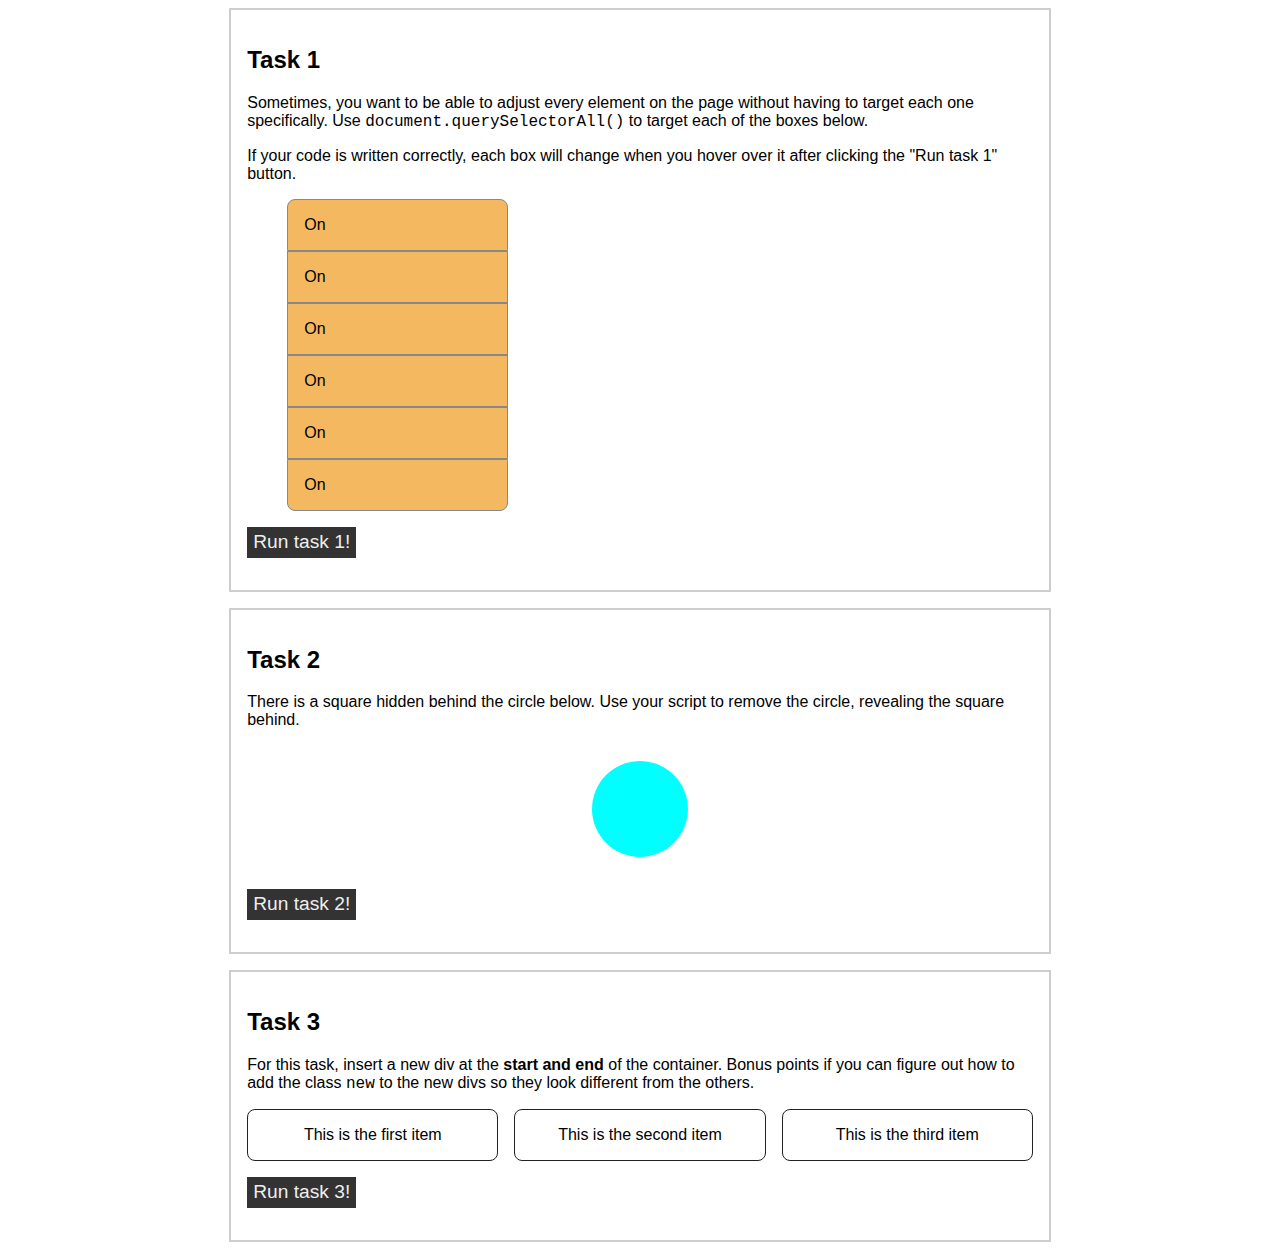
==== ex03/index.html @ 90ef25ef "Merge pull request #2 from Buchanan-High-School/main" ====
<!doctype html>
<html lang="en">
  <head>
    <meta charset="UTF-8" />
    <meta name="viewport" content="width=device-width, initial-scale=1.0" />
    <title>JS Ex03 Template</title>
    <link rel="stylesheet" href="style.css" />
    <script src="script.js"></script>
  </head>
  <body>
    <main>
      <section class="task" id="task1">
        <h2>Task 1</h2>
        <p>
          Sometimes, you want to be able to adjust every element on the page
          without having to target each one specifically. Use
          <code>document.querySelectorAll()</code> to target each of the boxes below. 
        </p>
        <p>If your code is written correctly, each box will change when you hover over it after clicking the "Run task 1" button.</p>
        <ul id="list">
          <li>On</li>
          <li>On</li>
          <li>On</li>
          <li>On</li>
          <li>On</li>
          <li>On</li>
        </ul>
        <button onclick="task1()">Run task 1!</button>
      </section>
      <section class="task" id="task2">
        <h2>Task 2</h2>
        <p>
          There is a square hidden behind the circle below. Use your script to
          remove the circle, revealing the square behind.
        </p>
        <div id="container">
          <div id="square"></div>
          <div id="circle"></div>
        </div>
        <button onclick="task2()">Run task 2!</button>
      </section>
      <section class="task" id="task3">
        <h2>Task 3</h2>
        <p>
          For this task, insert a new div at the <b>start and end</b> of the container. Bonus points if you can figure out how to add the class <code>new</code> to the new divs so they look different from the others.
        </p>
        <div class="box flex">
          <div class="item" id="item1">
          <p>This is the first item</p>
          </div>
          <div class="item" id="item2">
          <p>This is the second item</p>
          </div>
          <div class="item" id="item3">
          <p>This is the third item</p>
          </div>
        </div>
        <button onclick="task3()">Run task 3!</button>
      </section>
    </main>
  </body>
</html>
---- ex03/style.css ----
:root {
  font-size: 16px;
  font-family: sans-serif;
  box-sizing: border-box;
}

main {
  font-family: inherit;
  display: flex;
  flex-direction: column;
  width: 65%;
  margin: 0 auto;
}

main > * + * {
  margin-top: 1em;
}

button {
  display: block;
  margin: 1rem 0;
  line-height: 1.5;
  font-size: 1.2rem;
  background-color: #333;
  color: #eee;
  border: none;
}

button:hover {
  cursor: pointer;
}

.task {
  border: 2px solid #cdcdcd;
  padding: 1rem;
}

#task1 ul {
  list-style-type: none;
}

#task1 li {
  width: 25%;
  padding: 1rem;
  border: 1px solid #888;
  background-color: #f4b860;
}

#task1 li:first-child {
  border-top-left-radius: 0.5em;
  border-top-right-radius: 0.5em;
}

#task1 li:last-child {
  border-bottom-left-radius: 0.5em;
  border-bottom-right-radius: 0.5em;
}

#task2 > #container {
  display: flex;
  justify-content: center;
  align-items: center;
  height: 8rem;
  width: 100%;
  position: relative;
}

#task2 > #container > #square {
  height: 4rem;
  width: 4rem;
  background-color: #555;
}

#task2 > #container > #circle {
  position: absolute;
  height: 6rem;
  width: 6rem;
  border-radius: 50%;
  background-color: aqua;
}

#task3 > .box.flex {
  display: flex;
  flex-direction: row;
  gap: 1em;
  justify-content: center;
}

.box.flex > .item {
  flex: 1 1 0;
  border: 1px solid #222;
  border-radius: 0.5em;
  text-align: center;
}

.item.new {
  background-color: #f4b860;
}
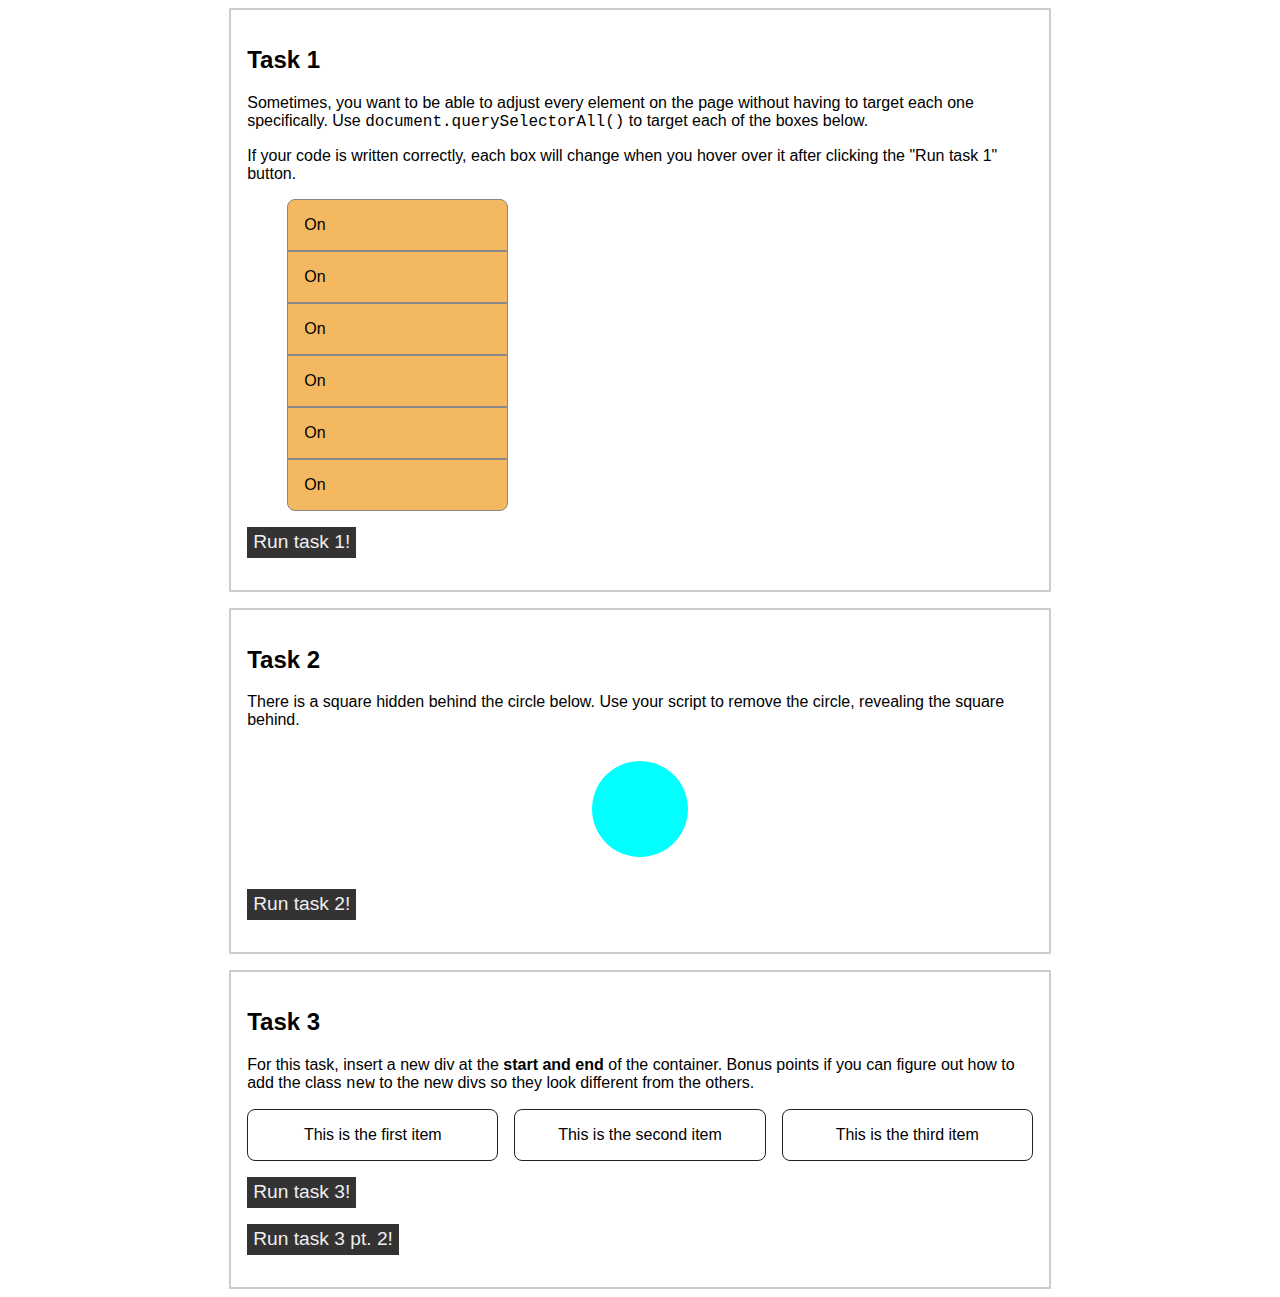
==== commit 7bd84e61: "Finished Task 3" ====
--- a/ex03/index.html
+++ b/ex03/index.html
@@ -56,6 +56,7 @@
           </div>
         </div>
         <button onclick="task3()">Run task 3!</button>
+        <button onclick="task4()">Run task 3 pt. 2!</button>
       </section>
     </main>
   </body>
